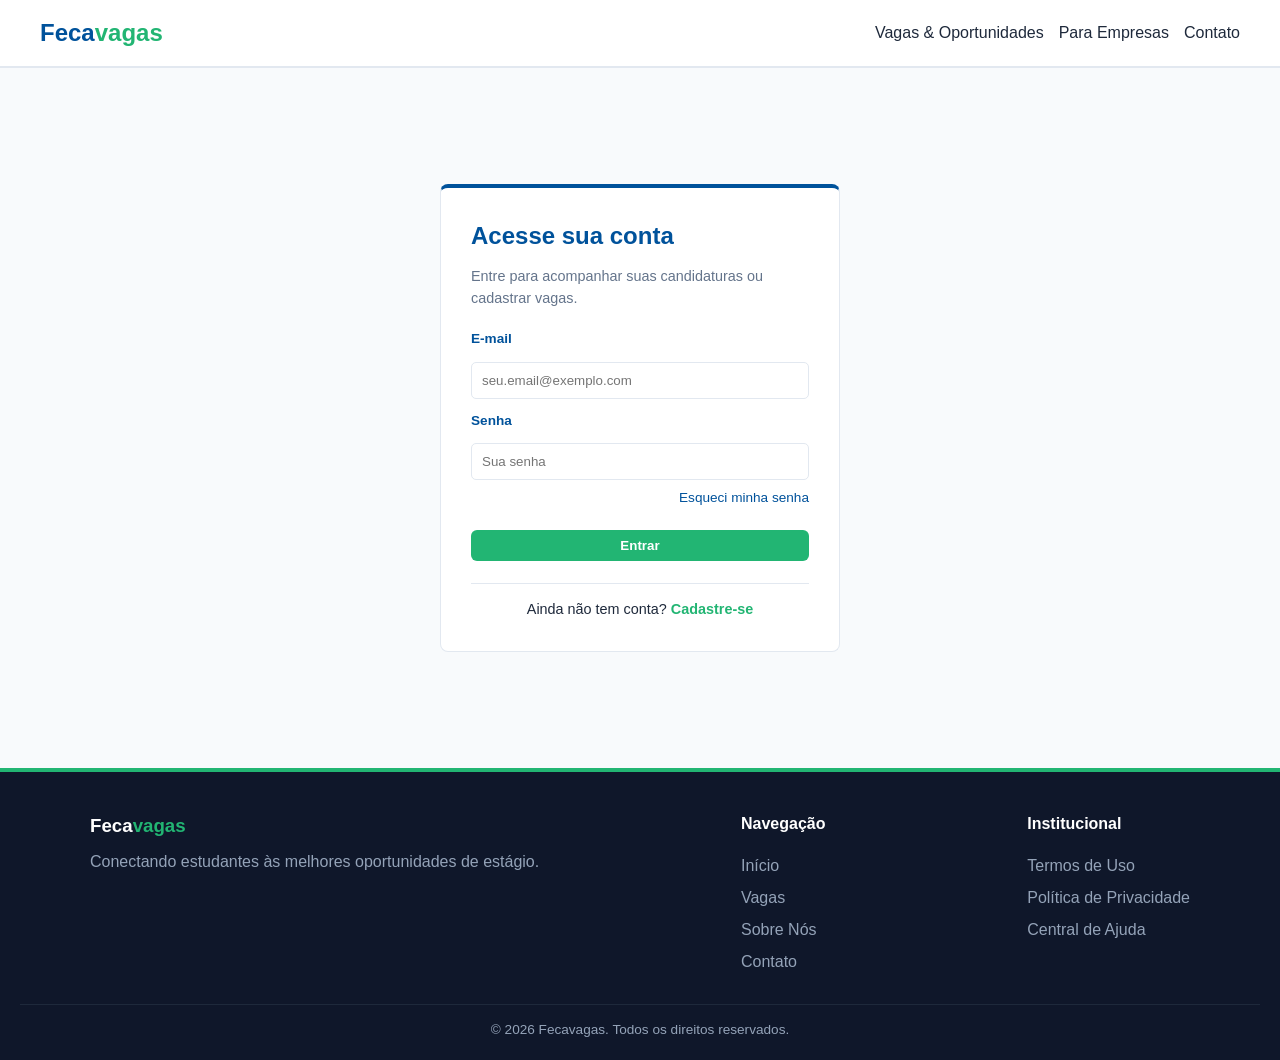
==== login.html @ 4f2caec1 "Criação da tela de login e arquivo css individual p/ cada página" ====
<!DOCTYPE html>
<html lang="en">
<head>
    <meta charset="UTF-8">
    <meta name="viewport" content="width=device-width, initial-scale=1.0">
    <link rel="stylesheet" href="css/style.css">
    <link rel="stylesheet" href="css/login.css">
    <title>Fecavagas | Login</title>
</head>
<body>

    <header class="topo">

        <a href="index.html" class="logo">Feca<span>vagas</span></a>
    
        <nav class="menu">
            <a href="#">Vagas & Oportunidades</a>
            <a href="#">Para Empresas</a>
            <a href="#">Contato</a>
        </nav>

    </header>

    <main class="login-secao">
        <form class="login-card">
            <h2>Acesse sua conta</h2>
            <p class="login-subtitulo">Entre para acompanhar suas candidaturas ou cadastrar vagas.</p>

            <label for="email">E-mail</label>
            <input type="email" id="email" placeholder="seu.email@exemplo.com" required>

            <label for="senha">Senha</label>
            <input type="password" id="senha" placeholder="Sua senha" required>

            <a href="#" class="link-esqueci">Esqueci minha senha</a>

            <button type="submit" class="btn-primario btn-entrar">Entrar</button>

            <p class="cadastro-prompt">
            Ainda não tem conta? <a href="cadastro.html">Cadastre-se</a>
            </p>
        </form>
    </main>

    <footer class="rodape">
        <div class="rodape-conteudo">
    
            <div class="rodape-info">
                <h3>Feca<span>vagas</span></h3>
                <p>Conectando estudantes às melhores oportunidades de estágio.</p>
            </div>

            <nav class="rodape-nav">
                <h4>Navegação</h4>
                <a href="index.html">Início</a>
                <a href="#">Vagas</a>
                <a href="#">Sobre Nós</a>
                <a href="#">Contato</a>
            </nav>

            <nav class="rodape-nav">
                <h4>Institucional</h4>
                <a href="#">Termos de Uso</a>
                <a href="#">Política de Privacidade</a>
                <a href="#">Central de Ajuda</a>
            </nav>

        </div>

        <p class="rodape-copyright">&copy; 2026 Fecavagas. Todos os direitos reservados.</p>
    </footer>
---- css/style.css ----
/* 1. VARIÁVEIS E REGRAS GERAIS */
:root {
  --azul: #00529b;
  --verde: #22b573;
  --fundo: #f8fafc;
  --escuro: #0f172a;
  --borda: #e2e8f0;
}

* {
  margin: 0;
  padding: 0;
  box-sizing: border-box;
  font-family: Arial, sans-serif;
}

body {
  background-color: var(--fundo);
  color: #1e293b;
  line-height: 1.5;
}

a {
  text-decoration: none;
  color: inherit;
}

/* 2. CABEÇALHO */
.topo {
  background: #ffffff;
  padding: 15px 40px;
  display: flex;
  justify-content: space-between;
  align-items: center;
  border-bottom: 2px solid var(--borda);
}

.logo {
  font-size: 1.5rem;
  font-weight: bold;
  color: var(--azul);
}

.logo span {
  color: var(--verde);
}

.menu {
  display: flex;
  align-items: center;
  gap: 15px;
}

/* 3. BOTÕES GLOBAIS */
.btn-primario, .btn-secundario {
  padding: 8px 16px;
  border-radius: 6px;
  font-weight: bold;
  cursor: pointer;
  display: inline-block;
  text-align: center;
}

.btn-primario {
  background: var(--verde);
  color: #ffffff;
  border: none;
}

.btn-secundario {
  border: 2px solid var(--azul);
  color: var(--azul);
}

/* 4. RODAPÉ */
.rodape {
  background: var(--escuro);
  color: #94a3b8;
  padding: 40px 20px 20px;
  border-top: 4px solid var(--verde);
}

.rodape-conteudo {
  display: flex;
  justify-content: space-between;
  gap: 20px;
  max-width: 1100px;
  margin: 0 auto;
  flex-wrap: wrap;
}

.rodape-info h3, .rodape-nav h4 {
  color: #ffffff;
  margin-bottom: 10px;
}

.rodape-info h3 span {
  color: var(--verde);
}

.rodape-nav {
  display: flex;
  flex-direction: column;
  gap: 8px;
}

.rodape-nav a:hover {
  color: var(--verde);
}

.rodape-copyright {
  text-align: center;
  margin-top: 30px;
  padding-top: 15px;
  border-top: 1px solid #1e293b;
  font-size: 0.85rem;
}
---- css/login.css ----
/* --- TELA DE LOGIN --- */
.login-secao {
  display: flex;
  justify-content: center;
  align-items: center;
  padding: 60px 20px;
  min-height: calc(100vh - 200px); /* Garante que o card fique centralizado na tela */
}

.login-card {
  background: #ffffff;
  border: 1px solid var(--borda);
  border-top: 4px solid var(--azul); /* Borda superior azul idêntica aos outros cards */
  border-radius: 8px;
  padding: 30px;
  width: 100%;
  max-width: 400px;
  display: flex;
  flex-direction: column;
  gap: 12px;
}

.login-card h2 {
  color: var(--azul);
}

.login-subtitulo {
  font-size: 0.9rem;
  color: #64748b;
  margin-bottom: 8px;
}

.login-card label {
  font-weight: bold;
  font-size: 0.85rem;
  color: var(--azul);
}

.login-card input {
  padding: 10px;
  border-radius: 5px;
  border: 1px solid var(--borda);
  outline: none;
}

.login-card input:focus {
  border-color: var(--verde); /* Destaque verde ao clicar no campo */
}

.link-esqueci {
  font-size: 0.85rem;
  color: var(--azul);
  align-self: flex-end; /* Alinha o link à direita */
  margin-top: -4px;
}

.btn-entrar {
  width: 100%;
  margin-top: 10px;
}

.cadastro-prompt {
  text-align: center;
  font-size: 0.9rem;
  margin-top: 10px;
  padding-top: 15px;
  border-top: 1px solid var(--borda);
}

.cadastro-prompt a, .link-esqueci:hover {
  color: var(--verde);
  font-weight: bold;
}
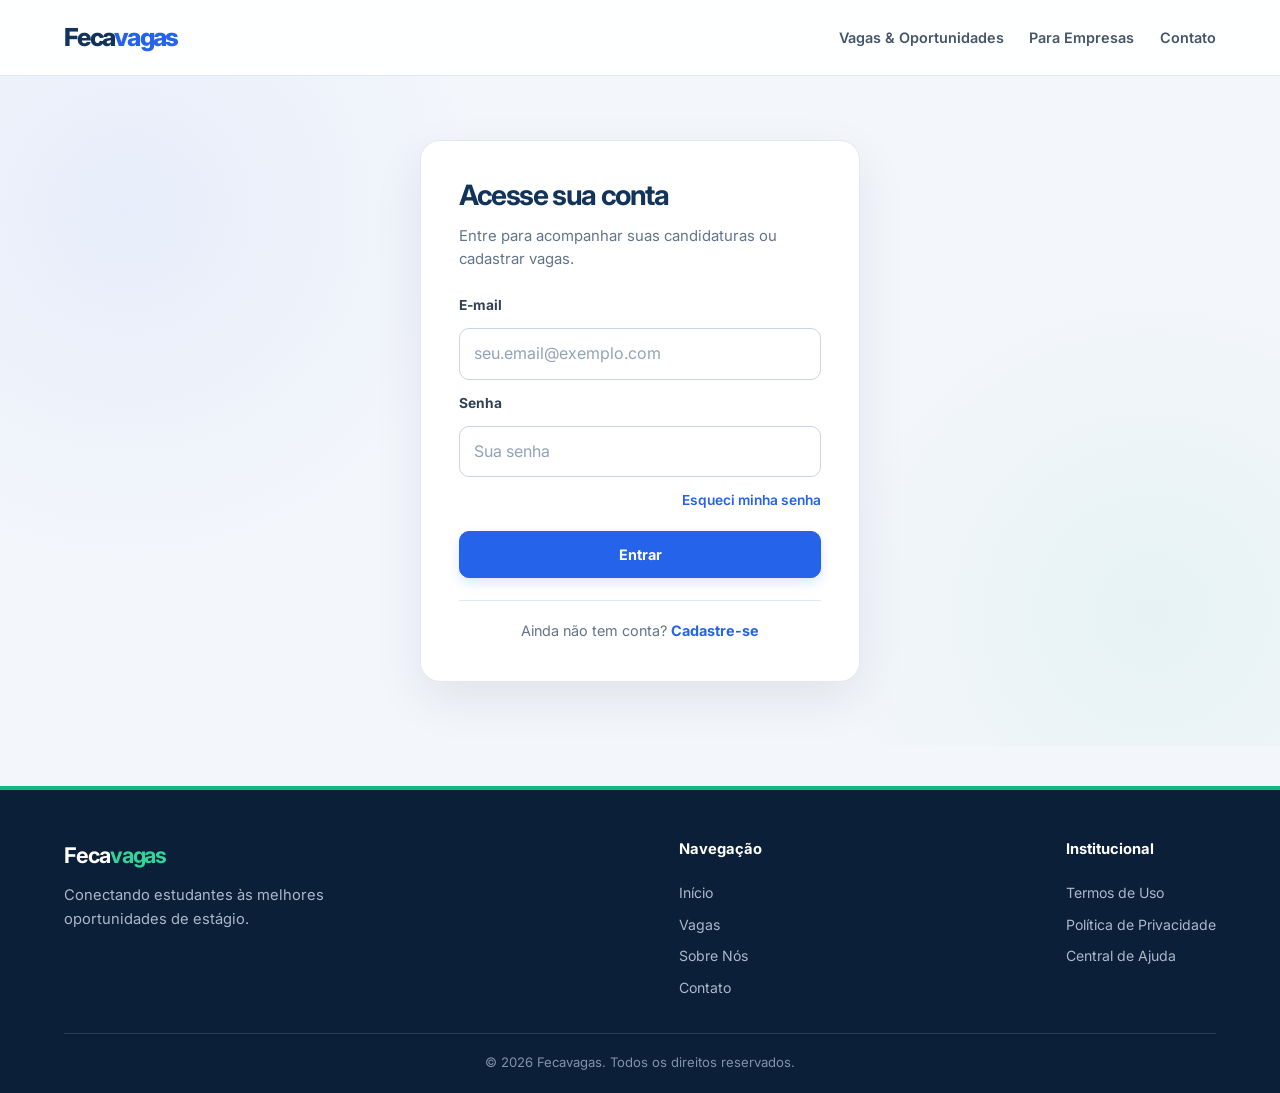
==== commit c8d8cd9c: "Implementação do flitro de busca" ====
--- a/login.html
+++ b/login.html
@@ -1,5 +1,5 @@
 <!DOCTYPE html>
-<html lang="en">
+<html lang="pt-BR">
 <head>
     <meta charset="UTF-8">
     <meta name="viewport" content="width=device-width, initial-scale=1.0">
--- a/css/style.css
+++ b/css/style.css
@@ -1,117 +1,189 @@
-/* 1. VARIÁVEIS E REGRAS GERAIS */
+/* FecaVagas — estilos globais */
+@import url('https://fonts.googleapis.com/css2?family=Inter:wght@400;500;600;700;800&display=swap');
+
 :root {
-  --azul: #00529b;
-  --verde: #22b573;
-  --fundo: #f8fafc;
+  --azul: #12345a;
+  --azul-acao: #2563eb;
+  --azul-acao-hover: #1d4ed8;
+  --verde: #10b981;
+  --verde-claro: #d1fae5;
+  --fundo: #f3f6fb;
+  --superficie: #ffffff;
   --escuro: #0f172a;
+  --texto: #334155;
+  --texto-suave: #64748b;
   --borda: #e2e8f0;
+  --sombra-card: 0 12px 32px rgba(15, 23, 42, 0.06);
+  --raio: 16px;
 }
 
 * {
   margin: 0;
   padding: 0;
   box-sizing: border-box;
-  font-family: Arial, sans-serif;
 }
 
+html { scroll-behavior: smooth; }
+
 body {
-  background-color: var(--fundo);
-  color: #1e293b;
-  line-height: 1.5;
+  background: var(--fundo);
+  color: var(--texto);
+  font-family: 'Inter', Arial, sans-serif;
+  line-height: 1.6;
+  -webkit-font-smoothing: antialiased;
 }
 
-a {
-  text-decoration: none;
-  color: inherit;
+a { color: inherit; text-decoration: none; }
+
+button, input, select { font: inherit; }
+
+button, a, input, select { -webkit-tap-highlight-color: transparent; }
+
+a:focus-visible, button:focus-visible, input:focus-visible, select:focus-visible {
+  outline: 3px solid rgba(37, 99, 235, 0.35);
+  outline-offset: 3px;
 }
 
-/* 2. CABEÇALHO */
+/* Cabeçalho */
 .topo {
-  background: #ffffff;
-  padding: 15px 40px;
+  min-height: 76px;
+  background: rgba(255, 255, 255, 0.96);
+  padding: 16px clamp(20px, 5vw, 72px);
   display: flex;
   justify-content: space-between;
   align-items: center;
-  border-bottom: 2px solid var(--borda);
+  gap: 24px;
+  border-bottom: 1px solid var(--borda);
+  position: relative;
+  z-index: 5;
 }
 
 .logo {
-  font-size: 1.5rem;
-  font-weight: bold;
+  font-size: 1.55rem;
+  letter-spacing: -0.07em;
+  font-weight: 800;
   color: var(--azul);
+  white-space: nowrap;
 }
 
-.logo span {
-  color: var(--verde);
-}
+.logo span { color: var(--azul-acao); }
 
 .menu {
   display: flex;
   align-items: center;
-  gap: 15px;
+  justify-content: flex-end;
+  gap: clamp(12px, 2vw, 28px);
 }
 
-/* 3. BOTÕES GLOBAIS */
+.menu > a:not(.btn-primario):not(.btn-secundario) {
+  font-size: 0.9rem;
+  color: #475569;
+  font-weight: 600;
+  transition: color 160ms ease;
+}
+
+.menu > a:not(.btn-primario):not(.btn-secundario):hover { color: var(--azul-acao); }
+
+/* Botões */
 .btn-primario, .btn-secundario {
-  padding: 8px 16px;
-  border-radius: 6px;
-  font-weight: bold;
+  min-height: 44px;
+  padding: 11px 18px;
+  border-radius: 10px;
+  font-size: 0.9rem;
+  font-weight: 700;
   cursor: pointer;
-  display: inline-block;
+  display: inline-flex;
+  align-items: center;
+  justify-content: center;
   text-align: center;
+  transition: transform 160ms ease, background 160ms ease, box-shadow 160ms ease;
 }
 
 .btn-primario {
-  background: var(--verde);
-  color: #ffffff;
-  border: none;
+  background: var(--azul-acao);
+  color: #fff;
+  border: 1px solid var(--azul-acao);
+  box-shadow: 0 5px 12px rgba(37, 99, 235, 0.16);
+}
+
+.btn-primario:hover {
+  background: var(--azul-acao-hover);
+  transform: translateY(-1px);
+  box-shadow: 0 8px 18px rgba(37, 99, 235, 0.22);
 }
 
 .btn-secundario {
-  border: 2px solid var(--azul);
+  border: 1px solid #cbd5e1;
   color: var(--azul);
+  background: #fff;
 }
 
-/* 4. RODAPÉ */
+.btn-secundario:hover { background: #f8fafc; border-color: #94a3b8; }
+
+/* Rodapé */
 .rodape {
-  background: var(--escuro);
-  color: #94a3b8;
-  padding: 40px 20px 20px;
+  margin-top: 40px;
+  background: #0b1f38;
+  color: #aab8ca;
+  padding: 48px clamp(20px, 5vw, 72px) 20px;
   border-top: 4px solid var(--verde);
 }
 
 .rodape-conteudo {
   display: flex;
   justify-content: space-between;
-  gap: 20px;
-  max-width: 1100px;
+  gap: 36px;
+  max-width: 1180px;
   margin: 0 auto;
   flex-wrap: wrap;
 }
 
+.rodape-info { max-width: 310px; }
+
 .rodape-info h3, .rodape-nav h4 {
-  color: #ffffff;
-  margin-bottom: 10px;
+  color: #fff;
+  margin-bottom: 12px;
 }
 
-.rodape-info h3 span {
-  color: var(--verde);
+.rodape-info h3 {
+  font-size: 1.35rem;
+  letter-spacing: -0.05em;
 }
 
-.rodape-nav {
-  display: flex;
-  flex-direction: column;
-  gap: 8px;
+.rodape-info h3 span { color: #34d399; }
+
+.rodape-info p { color: #aab8ca; font-size: 0.92rem; }
+
+.rodape-nav { display: flex; flex-direction: column; gap: 9px; }
+
+.rodape-nav h4 { font-size: 0.92rem; }
+
+.rodape-nav a {
+  font-size: 0.88rem;
+  color: #aab8ca;
+  transition: color 160ms ease;
 }
 
-.rodape-nav a:hover {
-  color: var(--verde);
+.rodape-nav a:hover { color: #6ee7b7; }
+
+.rodape-copyright {
+  max-width: 1180px;
+  text-align: center;
+  margin: 34px auto 0;
+  padding-top: 18px;
+  border-top: 1px solid rgba(203, 213, 225, 0.16);
+  font-size: 0.82rem;
+  color: #8293a9;
 }
 
-.rodape-copyright {
-  text-align: center;
-  margin-top: 30px;
-  padding-top: 15px;
-  border-top: 1px solid #1e293b;
-  font-size: 0.85rem;
-}+@media (max-width: 760px) {
+  .topo { align-items: flex-start; flex-direction: column; gap: 14px; }
+  .menu { width: 100%; justify-content: flex-start; flex-wrap: wrap; gap: 10px 16px; }
+  .menu > a:not(.btn-primario):not(.btn-secundario) { font-size: 0.86rem; }
+  .rodape-conteudo { display: grid; grid-template-columns: repeat(2, minmax(0, 1fr)); }
+  .rodape-info { grid-column: 1 / -1; }
+}
+
+@media (prefers-reduced-motion: reduce) {
+  *, *::before, *::after { scroll-behavior: auto !important; transition-duration: 0.01ms !important; }
+}
--- a/css/login.css
+++ b/css/login.css
@@ -1,73 +1,91 @@
-/* --- TELA DE LOGIN --- */
+/* FecaVagas — tela de login */
 .login-secao {
   display: flex;
   justify-content: center;
   align-items: center;
-  padding: 60px 20px;
-  min-height: calc(100vh - 200px); /* Garante que o card fique centralizado na tela */
+  padding: 64px 20px;
+  min-height: calc(100vh - 250px);
+  background:
+    radial-gradient(circle at 10% 20%, rgba(37, 99, 235, 0.06), transparent 28%),
+    radial-gradient(circle at 90% 80%, rgba(16, 185, 129, 0.06), transparent 25%),
+    var(--fundo);
 }
 
 .login-card {
-  background: #ffffff;
+  background: #fff;
   border: 1px solid var(--borda);
-  border-top: 4px solid var(--azul); /* Borda superior azul idêntica aos outros cards */
-  border-radius: 8px;
-  padding: 30px;
+  border-radius: 20px;
+  padding: clamp(26px, 5vw, 38px);
   width: 100%;
-  max-width: 400px;
+  max-width: 440px;
   display: flex;
   flex-direction: column;
   gap: 12px;
+  box-shadow: 0 18px 50px rgba(15, 23, 42, 0.08);
 }
 
 .login-card h2 {
   color: var(--azul);
+  font-size: 1.75rem;
+  line-height: 1.2;
+  letter-spacing: -0.05em;
 }
 
 .login-subtitulo {
-  font-size: 0.9rem;
-  color: #64748b;
-  margin-bottom: 8px;
+  font-size: 0.93rem;
+  color: var(--texto-suave);
+  margin-bottom: 10px;
 }
 
 .login-card label {
-  font-weight: bold;
-  font-size: 0.85rem;
-  color: var(--azul);
+  font-weight: 700;
+  font-size: 0.86rem;
+  color: #334155;
 }
 
 .login-card input {
-  padding: 10px;
-  border-radius: 5px;
-  border: 1px solid var(--borda);
+  min-height: 48px;
+  padding: 12px 14px;
+  border-radius: 10px;
+  border: 1px solid #cbd5e1;
+  color: var(--escuro);
+  background: #fff;
   outline: none;
+  transition: border-color 160ms ease, box-shadow 160ms ease;
 }
 
+.login-card input::placeholder { color: #94a3b8; }
+
 .login-card input:focus {
-  border-color: var(--verde); /* Destaque verde ao clicar no campo */
+  border-color: var(--azul-acao);
+  box-shadow: 0 0 0 3px rgba(37, 99, 235, 0.12);
 }
 
 .link-esqueci {
-  font-size: 0.85rem;
-  color: var(--azul);
-  align-self: flex-end; /* Alinha o link à direita */
-  margin-top: -4px;
+  font-size: 0.86rem;
+  color: var(--azul-acao);
+  align-self: flex-end;
+  margin-top: 0;
+  font-weight: 600;
 }
 
-.btn-entrar {
-  width: 100%;
-  margin-top: 10px;
-}
+.link-esqueci:hover { text-decoration: underline; }
+
+.btn-entrar { width: 100%; margin-top: 8px; }
 
 .cadastro-prompt {
   text-align: center;
   font-size: 0.9rem;
+  color: var(--texto-suave);
   margin-top: 10px;
-  padding-top: 15px;
+  padding-top: 18px;
   border-top: 1px solid var(--borda);
 }
 
-.cadastro-prompt a, .link-esqueci:hover {
-  color: var(--verde);
-  font-weight: bold;
-}+.cadastro-prompt a { color: var(--azul-acao); font-weight: 700; }
+.cadastro-prompt a:hover { text-decoration: underline; }
+
+@media (max-width: 600px) {
+  .login-secao { padding: 36px 16px; }
+  .login-card { border-radius: 16px; }
+}
